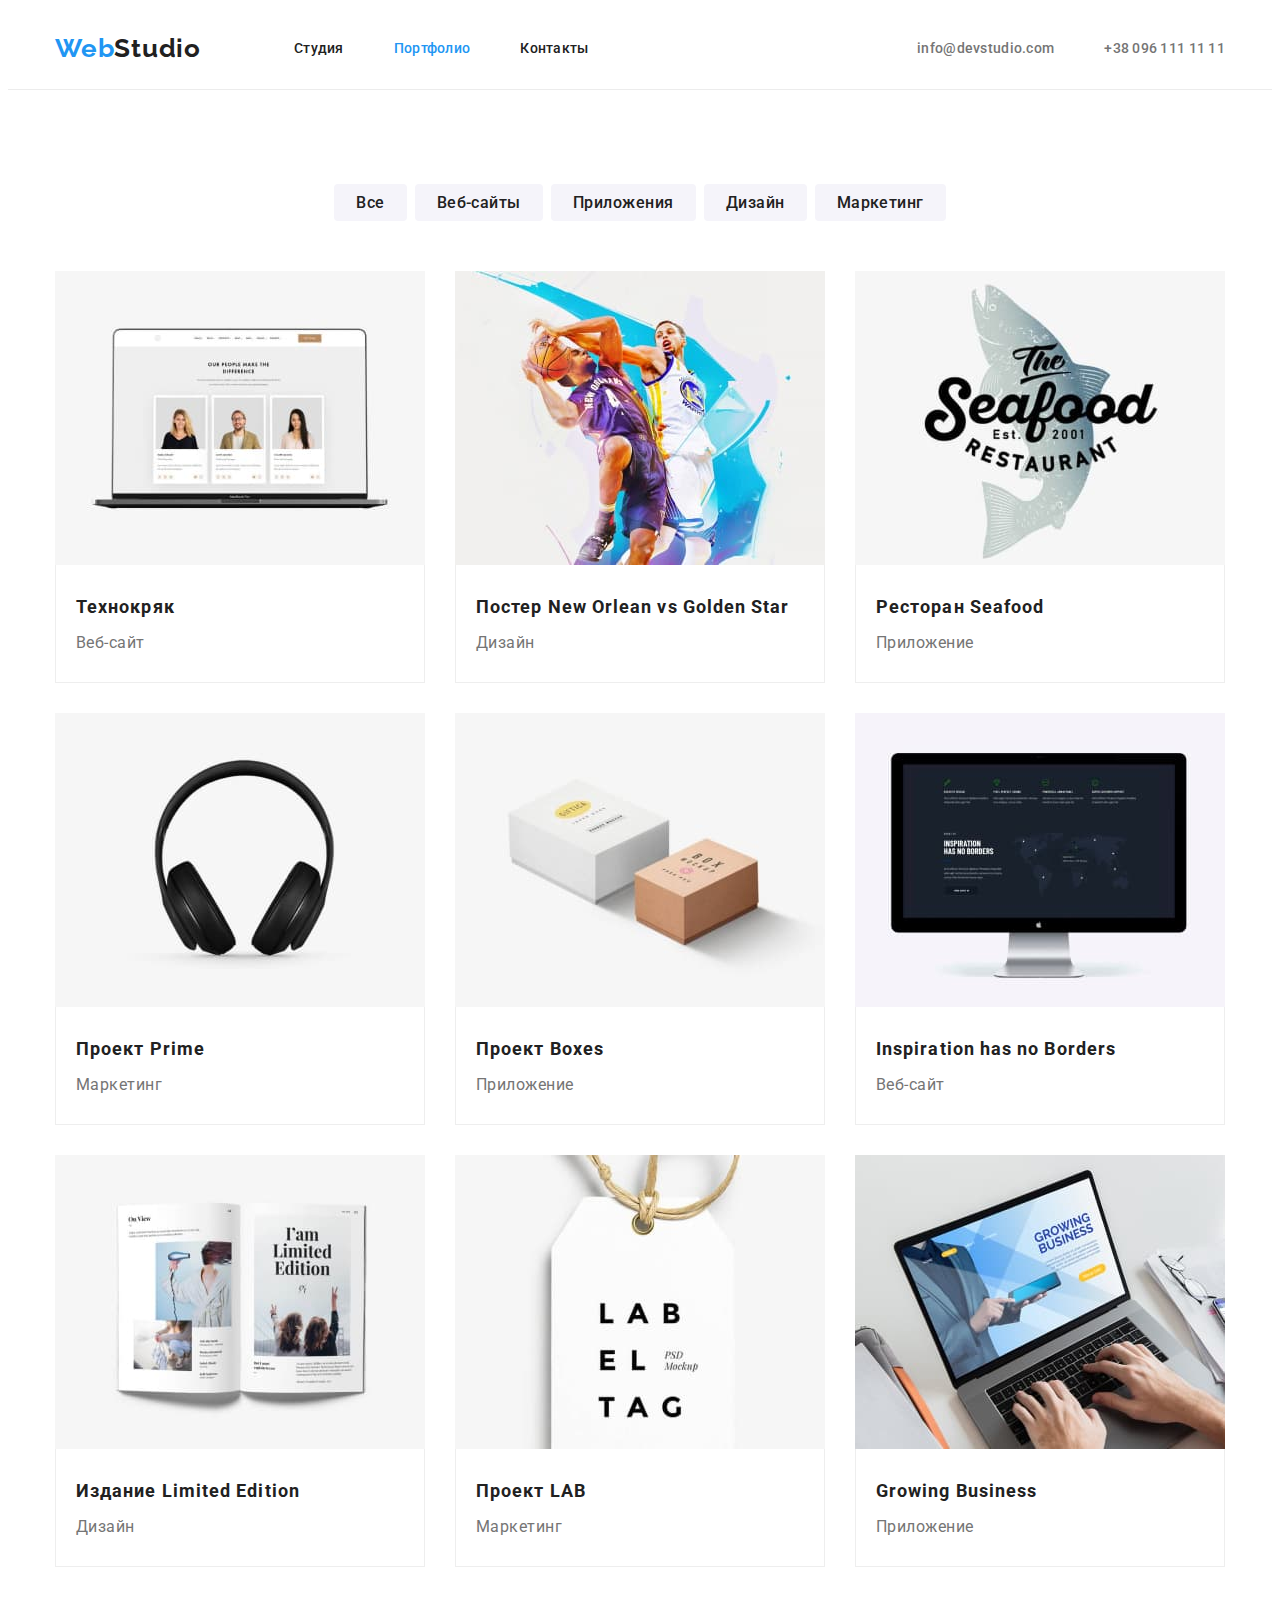
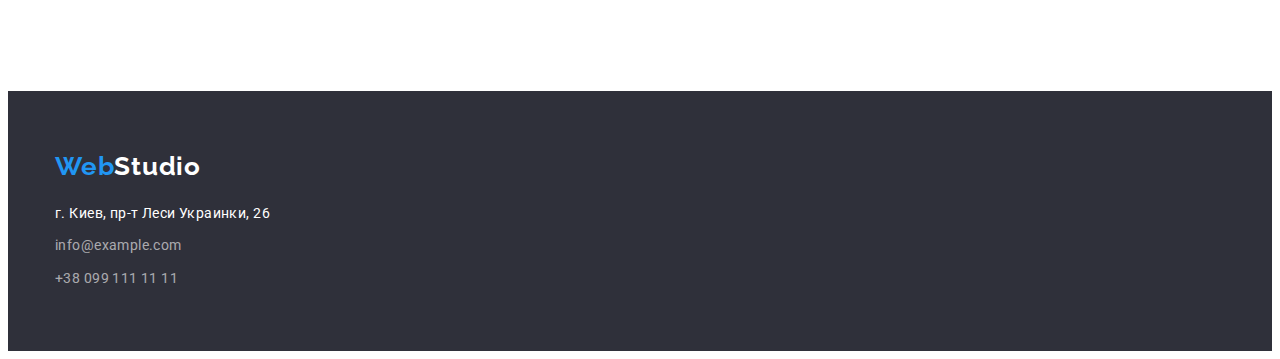
==== portfolio.html @ ba45aea9 "/" ====
<!DOCTYPE html>
<html lang="ru">

<head>
    <meta charset="UTF-8">
    <meta http-equiv="X-UA-Compatible" content="IE=edge">
    <meta name="viewport" content="width=device-width, initial-scale=1.0">
    <title>WebStudio</title>
    <link rel="preconnect" href="https://fonts.googleapis.com">
    <link rel="preconnect" href="https://fonts.gstatic.com" crossorigin>
    <link href="https://fonts.googleapis.com/css2?family=Raleway:wght@700&family=Roboto:wght@400;500;700;900&display=swap"
        rel="stylesheet">
    <link rel="stylesheet" href="https://cdnjs.cloudflare.com/ajax/libs/modern-normalize/1.1.0/modern-normalize.min.css"
        integrity="sha512-wpPYUAdjBVSE4KJnH1VR1HeZfpl1ub8YT/NKx4PuQ5NmX2tKuGu6U/JRp5y+Y8XG2tV+wKQpNHVUX03MfMFn9Q=="
        crossorigin="anonymous" referrerpolicy="no-referrer" />
    <link rel="stylesheet" href="./css/styles.css">
</head>

<body>
    <header class="header">
       <div class="container nav">
            <nav class="header-nav">
                <!--logo-->
                <a class="logo" href="./index.html">Web<span>Studio</span></a>
                <!--nav-->
                <ul class="header-list">
                    <li><a class="link" href="./index.html">Студия</a></li>
                    <li><a class="link current" href="./portfolio.html">Портфолио</a></li>
                    <li><a class="link" href="#">Контакты</a></li>
                </ul>
            </nav>
            <!--contacts-->
            <ul class="header-list-contacts">
                <li><a class="link" href="mailto:info@devstudio.com">info@devstudio.com</a></li>
                <li><a class="link" href="tel:+380961111111">+38 096 111 11 11</a></li>
            </ul>
       </div>
    </header>
    <main class="portfolio-main">
        <section class="portfolio-section-one">
           <div class="container">
                <!--скрытый заголовок-->
                <h1 class="portfolio-section-one-title">Наши проекты</h1>
                <ul class="portfolio-section-one-list">
                    <li><button class="button" type="button">Все</button></li>
                    <li><button class="button" type="button">Веб-сайты</button></li>
                    <li><button class="button" type="button">Приложения</button></li>
                    <li><button class="button" type="button">Дизайн</button></li>
                    <li><button class="button" type="button">Маркетинг</button></li>
                </ul>
                <!--галерея-->
                <ul class="list-img">
                    <li>
                        <a href="">
                            <img src="./images/project-1.jpg" alt="Пример страницы сайта" width="370">
                            <div class="borders">
                               <h2 class="title">Технокряк</h2>
                               <p>Веб-сайт</p>
                            </div>
                        </a>
                    </li>
                    <li>
                        <a href="">
                            <img src="./images/project-2.jpg" alt="Два баскетболиста с мячом" width="370">
                            <div class="borders">
                               <h2 class="title">Постер New Orlean vs Golden Star</h2>
                               <p>Дизайн</p>
                            </div>
                        </a>
                    </li>
                    <li>
                        <a href="">
                            <img src="./images/project-3.jpg" alt="Логотип рыбного ресторана" width="370">
                            <div class="borders">
                               <h2 class="title">Ресторан Seafood</h2>
                               <p>Приложение</p>
                            </div>
                        </a>
                    </li>
                    <li>
                        <a href="">
                            <img src="./images/project-4.jpg" alt="Наушники" width="370">
                            <div class="borders">
                               <h2 class="title">Проект Prime</h2>
                               <p>Маркетинг</p>
                            </div>
                        </a>
                    </li>
                    <li>
                        <a href="">
                            <img src="./images/project-5.jpg" alt="Две коробки" width="370">
                            <div class="borders">
                               <h2 class="title">Проект Boxes</h2>
                               <p>Приложение</p>
                            </div>
                        </a>
                    </li>
                    <li>
                        <a href="">
                            <img src="./images/project-6.jpg" alt="Экран компьютера с примером страницы веб-сайта" width="370">
                            <div class="borders">
                               <h2 class="title">Inspiration has no Borders</h2>
                               <p>Веб-сайт</p>
                            </div>
                        </a>
                    </li>
                    <li>
                        <a href="">
                            <img src="./images/project-7.jpg" alt="Открытый журнал" width="370">
                            <div class="borders">
                               <h2 class="title">Издание Limited Edition</h2>
                               <p>Дизайн</p>
                            </div>
                        </a>
                    </li>
                    <li>
                        <a href="">
                            <img src="./images/project-8.jpg" alt="Пример дизайна бирки" width="370">
                            <div class="borders">
                               <h2 class="title">Проект LAB</h2>
                               <p>Маркетинг</p>
                            </div>
                        </a>
                    </li>
                    <li>
                        <a href="">
                            <img src="./images/project-9.jpg" alt="Руки печатают на клавиатуре ноутбука, в котором открыт веб-сайт"
                                width="370">
                            <div class="borders">
                               <h2 class="title">Growing Business</h2>
                               <p>Приложение</p>
                            </div>
                        </a>
                    </li>
                </ul>
           </div>
           
        </section>
    </main>
    <!--footer-->
    <footer class="footer"> 
        <div class="container">
            <a class="logo-footer" href="./index.html">Web<span>Studio</span></a>
            <address>
                <ul class="address">
                    <li><a class="link-address" href="https://goo.gl/maps/ifKrriMA3QEDocWd7">г. Киев, пр-т Леси Украинки, 26</a><br /></li>
                    <li><a class="link" href="mailto:info@example.com">info@example.com</a> <br /></li>
                    <li><a class="link" href="tel:+380991111111">+38 099 111 11 11</a></li>
                </ul>
            </address>
        </div>
    </footer>
</body>

</html>
---- css/styles.css ----
/* основной цвет текста : #212121; */
/* вторичный цвет текста : #757575; */
/* акцентный цвет текста : #2196F3; */
/* заголовок : #FFFFFF; */
/* футер вторичный цвет : rgba(255, 255, 255, 0.6); */
/* бекграунд фон : #2F303A; */
/* бекграунд кнопка main : #188CE8 */
/* бекграунд секции команда : #F5F4FA */
/* header border : #ECECEC */
/* list-img border : #eeeeee */
/* background btn portfolio : #f5f4fa  */

:root {
    --primary-text-color: #757575;
    --secondary-text-color: #212121;
    --accent-color: #2196f3;
    --white-color: #ffffff;
    --footer-secondary-text-color: rgba(255, 255, 255, 0.6);
    --background-fon: #2f303a;
    --background-btn-main: #188ce8;
    --background-section-four: #f5f4fa;
    --header-border: #ececec;
    --list-img-border: #eeeeee;
    --background-btn-portfoliio : #f5f4fa;
}

html{
    box-sizing: border-box;
}

*,
*::before,
*::after{
box-sizing: inherit;
}

body {
    font-family: "Roboto", "sans-serif";
    font-size: 14px;
    letter-spacing: 0.03em;
    color: var(--primary-text-color);
    background-color: var(--white-color);
}

ul {
    list-style: none;
    padding: 0px;
    margin: 0px;
}

h1,
h2,
h3,
h4,
h5,
h6,
p {
    margin: 0;
}

img {
    display: block; 
    max-width: 100%; 
    height: auto;
}

.section-one,
.section-two,
.section-three,
.section-four,
.portfolio-section-one {
    padding-top: 94px;
    padding-bottom: 94px;
}

/*----------скрытые заголовки */
.section-two-title,
.portfolio-section-one-title {
    position: absolute;
    width: 1px;
    height: 1px;
    margin: -1px;
    border: 0;
    padding: 0;

    white-space: nowrap;
    clip-path: inset(100%);
    clip: rect(0 0 0 0);
    overflow: hidden;
}

/*----------контейнер */
.container {
    width: 1200px;
    margin-right: auto;
    margin-left: auto;
    padding-left: 15px;
    padding-right: 15px;
}

/*----------logo */
.logo {
    color: var(--accent-color);
    font-family: "Raleway", "sans-serif";
    font-weight: 700;
    font-size: 26px;
    line-height: 1.19;
    letter-spacing: 0.03em;
    text-decoration: none;
}

.logo span {
    color: var(--secondary-text-color);
}

/*----------nav */
.nav{
    display: flex;
}
.header-nav{
    display: flex;
    align-items: center;
}

.header-list .link {
    color: var(--secondary-text-color);
    font-weight: 500;
    font-size: 14px;
    line-height: 1.2;
    letter-spacing: 0.02em;
    text-decoration: none;
    display: block;
    padding: 32px 0;
}

.header-list .link:hover,
.header-list .link:focus {
    color: var(--accent-color);
}

.header-list .link.current {
    color: var(--accent-color);
}

.header-list{
    display: flex;
    margin-left: 93px;
}

.header-list li+li,
.header-list-contacts li+li{
    margin-left: 50px;
}

/*----------contacts */
.header-list-contacts{
    display: flex;
    align-items: center;
    margin-left: auto;
}

.header-list-contacts .link {
    color: var(--primary-text-color);
    font-weight: 500;
    font-size: 14px;
    line-height: 1.2;
    letter-spacing: 0.02em;
    text-decoration: none;
}

.header-list-contacts .link:hover,
.header-list-contacts .link:focus {
    color: var(--accent-color);
}

header {
    border-bottom: 1px solid var(--header-border);
}

/*----------кнопка заказать услугу */
.section-one-title {
    color: var(--white-color);
    font-weight: 900;
    font-size: 44px;
    line-height: 1.36;
    text-align: center;
    letter-spacing: 0.06em;
    text-transform: uppercase;

    max-width: 696px;
    
    margin-bottom: 30px;
    margin-left: auto;
    margin-right: auto;
}

.section-one {
    background-color: var(--background-fon);
    text-align: center;
    padding: 200px 0;
}

.section-one button {
    color: var(--white-color);
    background-color: var(--accent-color);
    font-family: inherit;
    font-weight: 700;
    font-size: 16px;
    line-height: 1.87;
    display: flex;
    align-items: center;
    text-align: center;
    letter-spacing: 0.06em;
    cursor: pointer;

    border-radius: 4px;
    padding: 10px 32px;
    border: 0px;
    margin-left: auto;
    margin-right: auto;
}

.section-one button:hover,
.section-one button:focus {
    background-color: var(--background-btn-main);
}

/*----------заголовки секций */
.section-two-title,
.section-three-title,
.section-four-title,
.portfolio-section-one-title {
    color: var(--secondary-text-color);
    font-weight: 700;
    font-size: 36px;
    line-height: 1.16;
    text-align: center;
    letter-spacing: 0.03em;
}

/*----------плюсы и преимущества */
.section-two-list{
    display: flex;
}

.section-two-list li+li{
    margin-left: 30px;
}

.section-two-list li{
    width: 270px;
}

.section-two-list .title {
    color: var(--secondary-text-color);
    font-weight: 700;
    font-size: 14px;
    line-height: 1.2;
    letter-spacing: 0.03em;
    text-transform: uppercase;

    margin-bottom: 10px;
}

.section-two-list p {
    font-size: 14px;
    line-height: 1.7;
    letter-spacing: 0.03em;
}

/*----------чем мы занимаемся */
.section-three {
    padding-top: 0;
}

.section-three-title {
    margin-bottom: 50px;
}

.section-three-list {
    display: flex;
}

.section-three-list li+li {
    margin-left: 30px;
}

/*----------команда */
.section-four {
    background-color: var(--background-section-four);
}

.section-four-title {
    margin-bottom: 50px;
}

.section-four-list {
    display: flex;
}

.section-four-list li+li {
    margin-left: 30px;
}

.section-four-list li {
    background-color: var(--white-color);
    text-align: center;
    width: 270px;
    box-shadow: 0px 1px 3px rgba(0, 0, 0, 0.12), 0px 1px 1px rgba(0, 0, 0, 0.14), 0px 2px 1px rgba(0, 0, 0, 0.2);
    border-radius: 0px 0px 4px 4px;
}

.section-four-list .title {
    color: var(--secondary-text-color);
    font-weight: 500;
    font-size: 16px;
    line-height: 1.18;
    letter-spacing: 0.03em;
    margin-bottom: 10px;
}

.section-four-list .name {
    padding: 30px 0;
}

.section-four p {
    font-size: 16px;
}

/*----------css portfolio----------*/

/*----------portfolio buttons */
.portfolio-section-one-list {
    display: flex;
    justify-content: center;
    margin-bottom: 50px;
}

.portfolio-section-one-list li+li {
    margin-left: 8px;
}

.portfolio-section-one-list button {
    color: var(--secondary-text-color);
    background-color: var(--background-btn-portfoliio);
    cursor: pointer;
    font-family: inherit;
    font-weight: 500;
    font-size: 16px;
    line-height: 1.6;
    text-align: center;
    letter-spacing: 0.03em;

    display: inline-block;
    border-radius: 4px;
    padding: 6px 22px;
    border: 0px;
}

.portfolio-section-one-list button:hover,
.portfolio-section-one-list button:focus {
    background-color: var(--accent-color);
    color: var(--white-color);

    box-shadow: 0px 3px 1px rgba(0, 0, 0, 0.1), 0px 1px 2px rgba(0, 0, 0, 0.08), 0px 2px 2px rgba(0, 0, 0, 0.12);
    border-radius: 4px;
}

/*----------галерея */
.list-img {
    display: flex;
    flex-wrap: wrap;
    margin-left: -30px;
}

.list-img li {
    width: calc(100% / 3 - 30px);
    margin-left: 30px;
    margin-bottom: 30px;
    background-color: var(--white-color);
}

.list-img > li > a {
    text-decoration: none;
}

.list-img .title {
    font-weight: 700;
    font-size: 18px;
    line-height: 2;
    letter-spacing: 0.06em;
    color: var(--secondary-text-color);
    margin-bottom: 4px;
}

.list-img p {
    font-size: 16px;
    line-height: 1.8;
    letter-spacing: 0.03em;
    color: var(--primary-text-color);
}

.borders {
    padding: 24px 20px;
    border-bottom: 1px solid var(--list-img-border); 
    border-left: 1px solid var(--list-img-border);
    border-right: 1px solid var(--list-img-border);
}

/*----------футер */
.footer {
    background-color: var(--background-fon);
    padding: 60px 0;
}

/*----------logo */
.logo-footer {
    color: var(--accent-color);
    font-family: "Raleway", "sans-serif";
    
    font-weight: 700;
    font-size: 26px;
    line-height: 1.19;
    letter-spacing: 0.03em;
    text-decoration: none;
    display: block;
    margin-bottom: 20px;
}

.logo-footer span {
    color: var(--white-color);
}

/*----------address */
.address li+li {
    margin-top: 9px;
}
.address .link-address {
    color: var(--white-color);
    font-size: 14px;
    line-height: 1.7;
    letter-spacing: 0.03em;
    text-decoration: none;
    font-style: normal;
}

.address .link-address:hover,
.address .link-address:focus {
    color: var(--accent-color);
}

.address .link {
    color: var(--footer-secondary-text-color);
    font-size: 14px;
    line-height: 1.7;
    letter-spacing: 0.03em;
    text-decoration: none;
    font-style: normal;
}

.address .link:hover,
.address .link:focus {
    color: var(--accent-color);
}
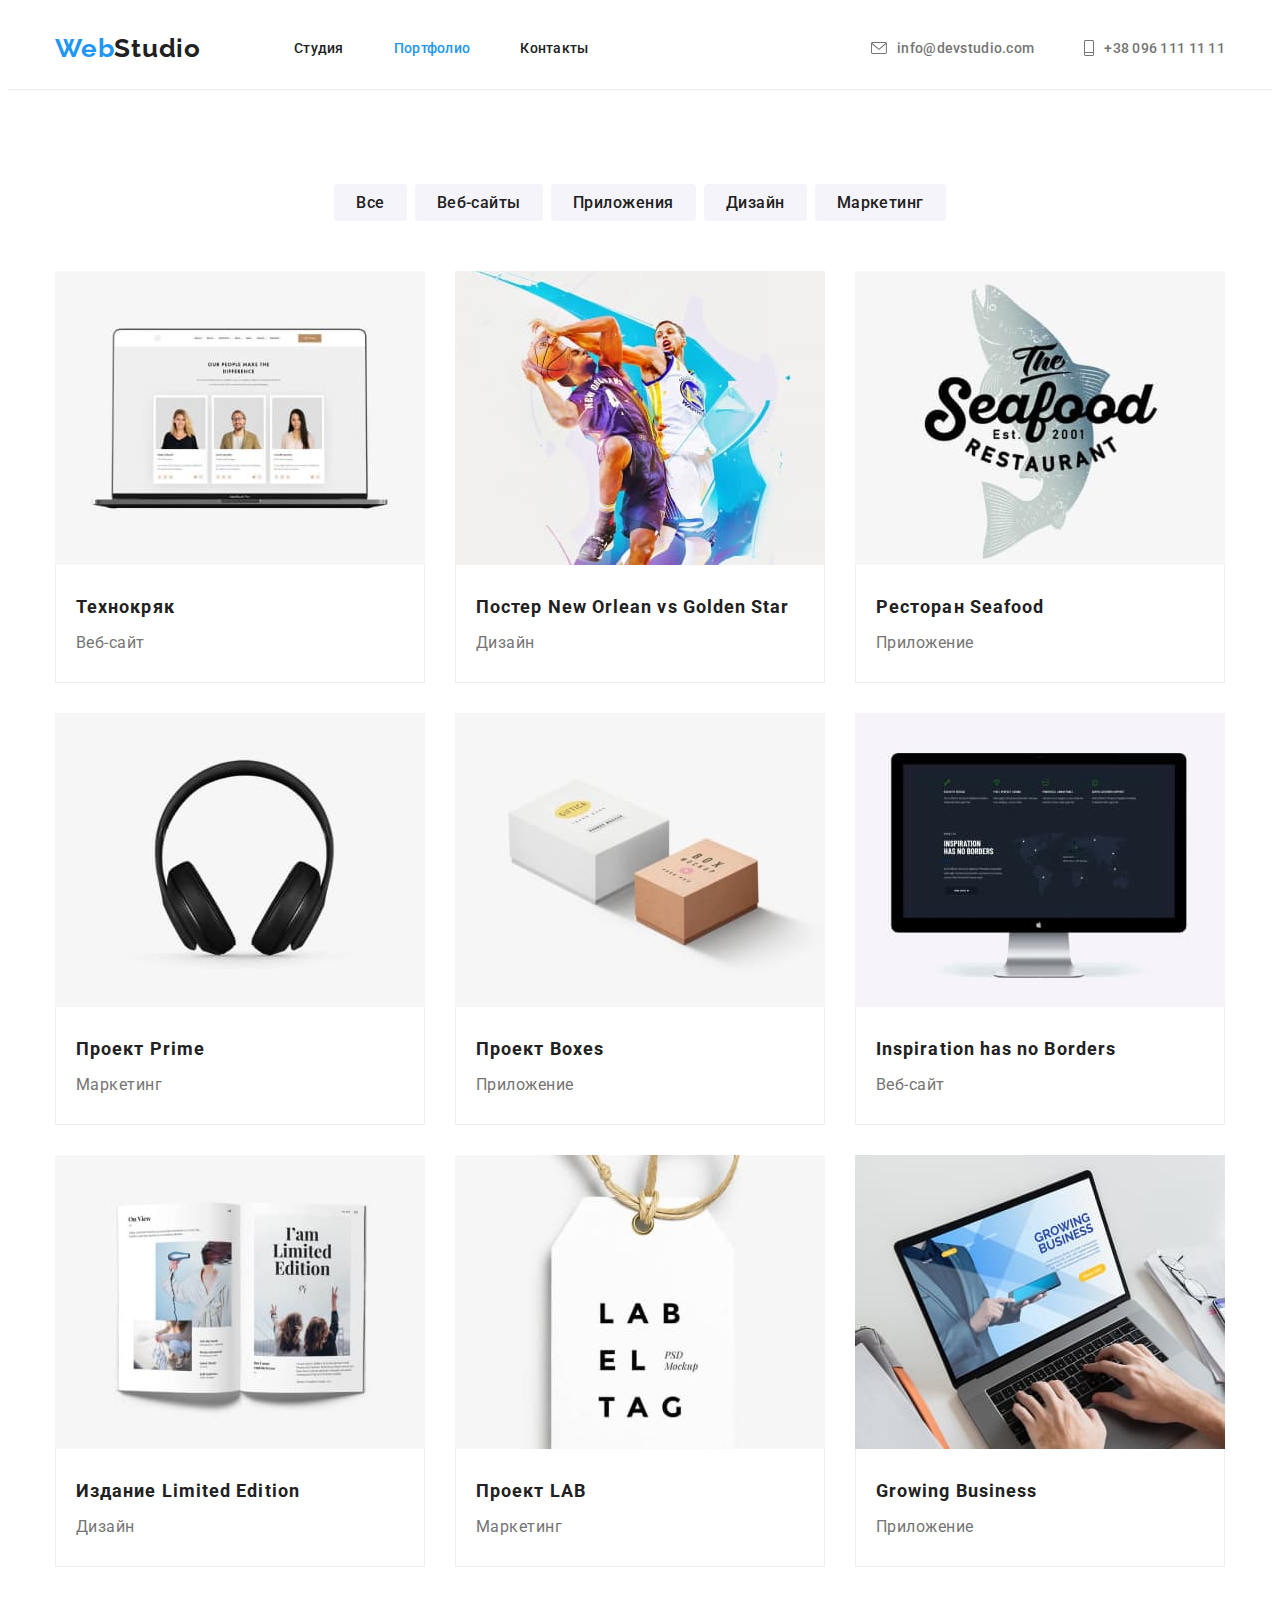
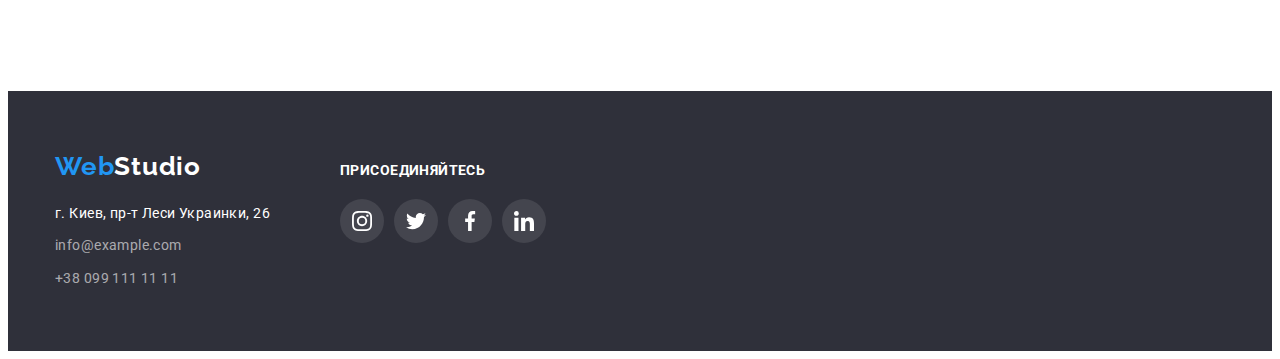
==== commit a4dc9282: "/" ====
--- a/portfolio.html
+++ b/portfolio.html
@@ -31,8 +31,20 @@
             </nav>
             <!--contacts-->
             <ul class="header-list-contacts">
-                <li><a class="link" href="mailto:info@devstudio.com">info@devstudio.com</a></li>
-                <li><a class="link" href="tel:+380961111111">+38 096 111 11 11</a></li>
+                <li>
+                    <a class="link" href="mailto:info@devstudio.com">
+                        <svg class="icon" width="16px" height="12px">
+                            <use href="./images/sprite.svg#icon-mail"></use>
+                        </svg>info@devstudio.com
+                    </a>
+                </li>
+                <li>
+                    <a class="link" href="tel:+380961111111">
+                        <svg class="icon" width="10px" height="16px">
+                            <use href="./images/sprite.svg#icon-tel"></use>
+                        </svg>+38 096 111 11 11
+                    </a>
+                </li>
             </ul>
        </div>
     </header>
@@ -138,16 +150,54 @@
         </section>
     </main>
     <!--footer-->
-    <footer class="footer"> 
-        <div class="container">
-            <a class="logo-footer" href="./index.html">Web<span>Studio</span></a>
-            <address>
-                <ul class="address">
-                    <li><a class="link-address" href="https://goo.gl/maps/ifKrriMA3QEDocWd7">г. Киев, пр-т Леси Украинки, 26</a><br /></li>
-                    <li><a class="link" href="mailto:info@example.com">info@example.com</a> <br /></li>
-                    <li><a class="link" href="tel:+380991111111">+38 099 111 11 11</a></li>
-                </ul>
-            </address>
+    <footer class="footer">
+        <div class="container ftr">
+            <div class="div-footer">
+                <a class="logo-footer" href="./index.html">Web<span>Studio</span></a>
+                <address>
+                    <ul class="address">
+                        <li><a class="link-address" href="https://goo.gl/maps/ifKrriMA3QEDocWd7">г. Киев, пр-т Леси
+                                Украинки, 26</a>
+                            <br />
+                        </li>
+                        <li><a class="link" href="mailto:info@example.com">info@example.com</a> <br /></li>
+                        <li><a class="link" href="tel:+380991111111">+38 099 111 11 11</a></li>
+                    </ul>
+                </address>
+            </div>
+            <div class="div-footer-soc-links">
+                <h2 class="title-footer-links">присоединяйтесь</h2>
+                <ul class="soc-footer-list">
+                    <li class="soc-footer-item">
+                        <a class="soc-footer-link" href="">
+                            <svg class="soc-footer-icon">
+                                <use href="./images/sprite.svg#icon-instagram"></use>
+                            </svg>
+                        </a>
+                    </li>
+                    <li class="soc-footer-item">
+                        <a class="soc-footer-link" href="">
+                            <svg class="soc-footer-icon">
+                                <use href="./images/sprite.svg#icon-twitter"></use>
+                            </svg>
+                        </a>
+                    </li>
+                    <li class="soc-footer-item">
+                        <a class="soc-footer-link" href="">
+                            <svg class="soc-footer-icon">
+                                <use href="./images/sprite.svg#icon-facebook"></use>
+                            </svg>
+                        </a>
+                    </li>
+                    <li class="soc-footer-item">
+                        <a class="soc-footer-link" href="">
+                            <svg class="soc-footer-icon">
+                                <use href="./images/sprite.svg#icon-linkedin"></use>
+                            </svg>
+                        </a>
+                    </li>
+                </ul>
+            </div>
         </div>
     </footer>
 </body>
--- a/css/styles.css
+++ b/css/styles.css
@@ -9,6 +9,7 @@
 /* header border : #ECECEC */
 /* list-img border : #eeeeee */
 /* background btn portfolio : #f5f4fa  */
+/* link color : #AFB1B8 */
 
 :root {
     --primary-text-color: #757575;
@@ -21,7 +22,8 @@
     --background-section-four: #f5f4fa;
     --header-border: #ececec;
     --list-img-border: #eeeeee;
-    --background-btn-portfoliio : #f5f4fa;
+    --background-btn-portfoliio: #f5f4fa;
+    --link-color: #afb1b8;
 }
 
 html{
@@ -46,6 +48,10 @@
     list-style: none;
     padding: 0px;
     margin: 0px;
+}
+
+a {
+    text-decoration: none;
 }
 
 h1,
@@ -68,7 +74,8 @@
 .section-two,
 .section-three,
 .section-four,
-.portfolio-section-one {
+.portfolio-section-one,
+.section {
     padding-top: 94px;
     padding-bottom: 94px;
 }
@@ -166,11 +173,18 @@
     line-height: 1.2;
     letter-spacing: 0.02em;
     text-decoration: none;
+    display: flex;
+    align-items: center;
 }
 
 .header-list-contacts .link:hover,
 .header-list-contacts .link:focus {
     color: var(--accent-color);
+}
+
+.header-list-contacts .icon {
+    margin-right: 10px;
+    fill: currentColor;
 }
 
 header {
@@ -200,6 +214,17 @@
     padding: 200px 0;
 }
 
+.overlay {
+    max-width: 1600px;
+    height: 600px;
+    margin-right: auto;
+    margin-left: auto;
+    background-image: linear-gradient(rgba(47, 48, 58, 0.4), rgba(47, 48, 58, 0.4)), url(../images/background.jpg);
+    background-repeat: no-repeat;
+    background-position: center;
+    background-size: cover;
+}
+
 .section-one button {
     color: var(--white-color);
     background-color: var(--accent-color);
@@ -229,7 +254,8 @@
 .section-two-title,
 .section-three-title,
 .section-four-title,
-.portfolio-section-one-title {
+.portfolio-section-one-title,
+.section-title {
     color: var(--secondary-text-color);
     font-weight: 700;
     font-size: 36px;
@@ -268,7 +294,33 @@
     letter-spacing: 0.03em;
 }
 
-/*----------чем мы занимаемся */
+.section-two-list li::before {
+    display: block;
+    content: "";
+    height: 120px;
+    background-repeat: no-repeat;
+    background-position: center;
+    background-color: var(--background-section-four);
+    margin-bottom: 30px;
+}
+
+.section-two-list li:nth-child(1)::before {
+    background-image: url(../images/antenna.svg);
+}
+
+.section-two-list li:nth-child(2)::before {
+    background-image: url(../images/clock.svg);
+}
+
+.section-two-list li:nth-child(3)::before {
+    background-image: url(../images/diagram.svg);
+}
+
+.section-two-list li:nth-child(4)::before {
+    background-image: url(../images/astronaut.svg);
+}
+
+/*----------чем мы занимаемся */ 
 .section-three {
     padding-top: 0;
 }
@@ -298,11 +350,11 @@
     display: flex;
 }
 
-.section-four-list li+li {
+.section-four-list .card+.card {
     margin-left: 30px;
 }
 
-.section-four-list li {
+.section-four-list .card {
     background-color: var(--white-color);
     text-align: center;
     width: 270px;
@@ -325,6 +377,87 @@
 
 .section-four p {
     font-size: 16px;
+    margin-bottom: 16px;
+}
+
+.team-links-list {
+    display: flex;
+    justify-content: center;
+    align-items: center;
+}
+
+.team-links-item {
+    display: flex;
+    align-items: center;
+    justify-content: center;
+}
+
+.team-links-item+.team-links-item {
+    margin-left: 10px;
+}
+
+.soc-link {
+    color: var(--link-color);
+    width: 44px;
+    height: 44px;
+    background-color: var(--white-color);
+    border-radius: 50%;
+    display: flex;
+    align-items: center;
+    justify-content: center;
+}
+
+.soc-link:hover,
+.soc-link:focus {
+    color: var(--white-color);
+    background-color: var(--accent-color);
+}
+
+
+.team-soc-icon {
+    width: 20px;
+    height: 20px;
+    fill: currentColor;
+}
+
+/*----------clients*/
+.clients-list {
+    display: flex;
+}
+
+.clients-icon {
+    width: 106px;
+    height: 60px;
+    fill: currentColor;
+}
+
+.clients-item {
+    display: flex;
+}
+
+.clients-item+.clients-item {
+    margin-left: 30px;
+}
+
+.clients-link {
+    color: var(--link-color);
+    border: 1px solid var(--link-color);
+    border-radius: 4px;
+    width: 170px;
+    height: 92px;
+    display: flex;
+    align-items: center;
+    justify-content: center;
+}
+
+.clients-link:hover,
+.clients-link:focus {
+    color: var(--accent-color);
+    border-color: var(--accent-color);
+}
+
+.section-title.clients {
+    margin-bottom: 50px;
 }
 
 /*----------css portfolio----------*/
@@ -407,6 +540,15 @@
     border-right: 1px solid var(--list-img-border);
 }
 
+.list-img>li>a {
+    display: block;
+}
+
+.list-img>li>a:hover,
+.list-img>li>a:focus {
+    box-shadow: 0px 1px 1px rgba(0, 0, 0, 0.12), 0px 4px 4px rgba(0, 0, 0, 0.06), 1px 4px 6px rgba(0, 0, 0, 0.16);
+}
+
 /*----------футер */
 .footer {
     background-color: var(--background-fon);
@@ -461,4 +603,61 @@
 .address .link:hover,
 .address .link:focus {
     color: var(--accent-color);
+}
+
+/*----------присоединяйтесь*/
+.ftr {
+    display: flex;
+    align-items: baseline;
+}
+
+.div-footer {
+    display: flex;
+    flex-direction: column;
+}
+
+.div-footer-soc-links {
+    display: flex;
+    flex-direction: column;
+    margin-left: 70px;
+}
+
+.soc-footer-list {
+    display: flex;
+}
+
+.title-footer-links {
+    font-size: 14px;
+    font-weight: 700;
+    line-height: 1.14;
+    letter-spacing: 0.03em;
+    text-transform: uppercase;
+    color: var(--white-color);
+    margin-bottom: 20px;
+}
+
+.soc-footer-item+.soc-footer-item {
+    margin-left: 10px;
+}
+
+.soc-footer-link {
+    display: flex;
+    width: 44px;
+    height: 44px;
+    align-items: center;
+    justify-content: center;
+    border-radius: 50%;
+    background-color: rgba(255, 255, 255, 0.1);
+    color: var(--white-color);
+}
+
+.soc-footer-icon {
+    width: 20px;
+    height: 20px;
+    fill: currentColor;
+}
+
+.soc-footer-link:hover,
+.soc-footer-link:focus {
+    background-color: var(--accent-color);
 }